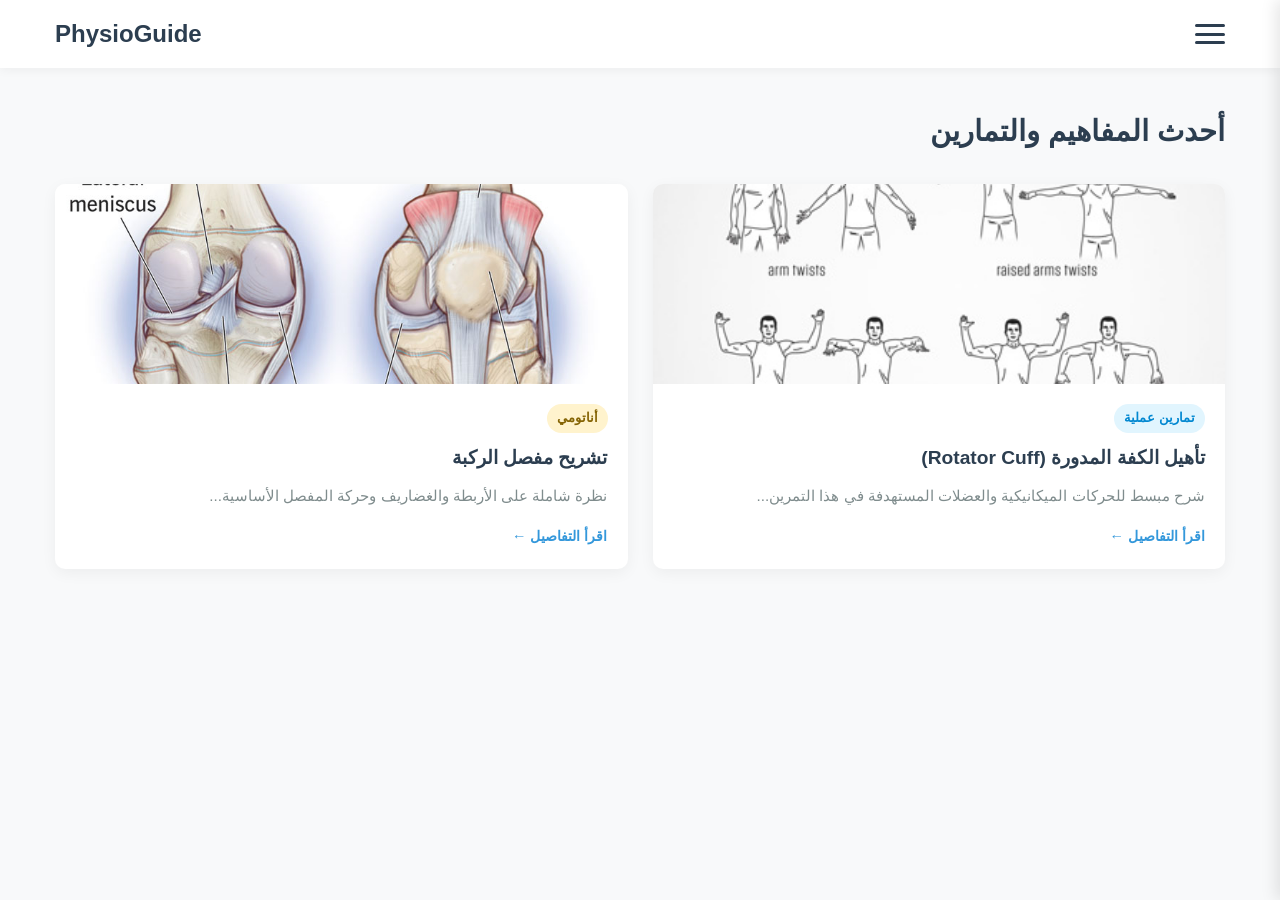
==== index.html @ 682f5bbe "Checkpoint: Current state before restoring missing UI" ====
<!doctype html>
<html lang="ar" dir="rtl">
  <head>
    <meta charset="UTF-8" />
    <meta name="viewport" content="width=device-width, initial-scale=1.0" />
    <title>PhysioGuide</title>

    <link rel="stylesheet" href="css/style.css" />

    <script>
      if (localStorage.getItem("theme") === "dark") {
        document.documentElement.setAttribute("data-theme", "dark");
      }
    </script>
  </head>
  <body>
    <header class="navbar">
      <div class="container navbar__container">
        <div class="navbar__logo">PhysioGuide</div>

        <button
          class="hamburger-btn"
          id="mobile-menu-toggle"
          aria-label="افتح القائمة"
        >
          <span class="hamburger-btn__line"></span>
          <span class="hamburger-btn__line"></span>
          <span class="hamburger-btn__line"></span>
        </button>
      </div>
    </header>

    <aside class="mobile-sidebar" id="mobile-sidebar">
      <nav class="mobile-sidebar__nav">
        <a
          href="index.html"
          class="mobile-sidebar__link mobile-sidebar__link--active"
          >الرئيسية</a
        >
        <a href="#" class="mobile-sidebar__link">أناتومي</a>
        <a href="#" class="mobile-sidebar__link">فسيولوجي</a>
        <a href="#" class="mobile-sidebar__link">تمارين</a>

        <div class="mobile-sidebar__theme-section">
          <span class="mobile-sidebar__theme-label">الوضع البصري:</span>
          <button
            id="theme-toggle"
            class="sidebar-theme-btn"
            aria-label="تغيير الوضع"
          >
            <span id="theme-icon">🌙</span>
          </button>
        </div>
      </nav>
    </aside>

    <div class="overlay" id="sidebar-overlay"></div>

    <main class="container">
      <section class="content-section">
        <h2 class="content-section__title">أحدث المفاهيم والتمارين</h2>

        <div class="cards-grid">
          <article class="card">
            <div class="card__image">
              <img
                src="images/rotator-cuff.jpg"
                alt="تمرين تأهيل الكفة المدورة"
              />
            </div>
            <div class="card__body">
              <span class="badge badge--primary">تمارين عملية</span>
              <h3 class="card__title">تأهيل الكفة المدورة (Rotator Cuff)</h3>
              <p class="card__text">
                شرح مبسط للحركات الميكانيكية والعضلات المستهدفة في هذا
                التمرين...
              </p>
              <a href="article.html" class="card__link">اقرأ التفاصيل &larr;</a>
            </div>
          </article>

          <article class="card">
            <div class="card__image">
              <img src="images/knee-joint.jpg" alt="مفصل الركبه" />
            </div>
            <div class="card__body">
              <span class="badge badge--info">أناتومي</span>
              <h3 class="card__title">تشريح مفصل الركبة</h3>
              <p class="card__text">
                نظرة شاملة على الأربطة والغضاريف وحركة المفصل الأساسية...
              </p>
              <a href="#" class="card__link">اقرأ التفاصيل &larr;</a>
            </div>
          </article>
        </div>
      </section>
    </main>

    <script src="js/script.js" type="module"></script>
  </body>
</html>
---- css/style.css ----
@import url("variables.css");
@import url("base.css");
@import url("layout.css");
@import url("components/card.css");
@import url("components/article.css");
@import url("components/sidebar.css");
@import url("components/scroll.css");
@import url("components/reader.css");
@import url("components/quiz.css");
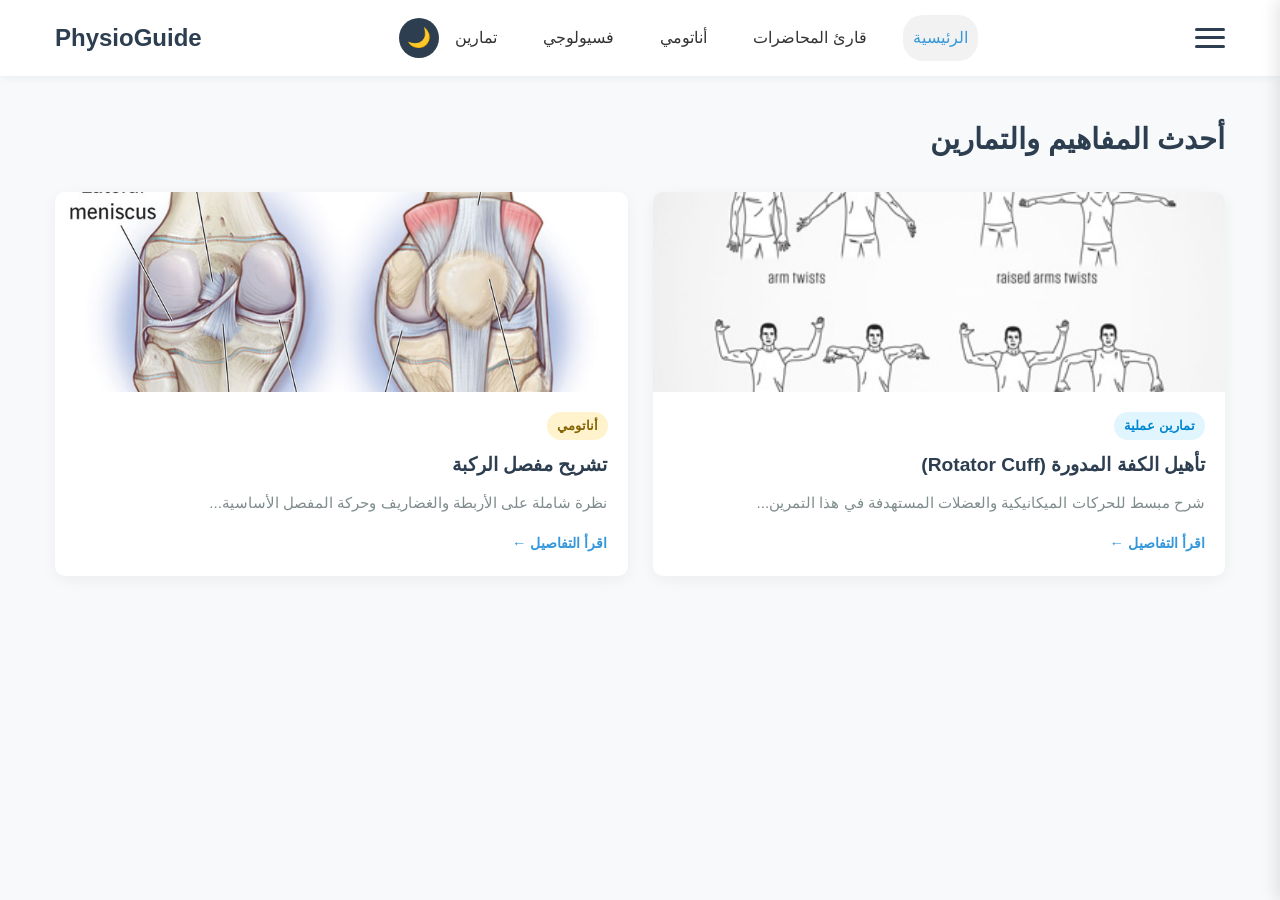
==== commit c4e8d20d: "Milestone: Reader engine and quiz 100% verified" ====
--- a/index.html
+++ b/index.html
@@ -3,6 +3,10 @@
   <head>
     <meta charset="UTF-8" />
     <meta name="viewport" content="width=device-width, initial-scale=1.0" />
+    <meta
+      name="description"
+      content="منصة PhysioGuide الأكاديمية - شروحات واختبارات تفاعلية لطلاب العلاج الطبيعي."
+    />
     <title>PhysioGuide</title>
 
     <link rel="stylesheet" href="css/style.css" />
@@ -17,6 +21,23 @@
     <header class="navbar">
       <div class="container navbar__container">
         <div class="navbar__logo">PhysioGuide</div>
+
+        <nav class="navbar__nav" aria-label="التنقل الرئيسي">
+          <a href="index.html" class="navbar__link navbar__link--active"
+            >الرئيسية</a
+          >
+          <a href="reader.html" class="navbar__link">قارئ المحاضرات</a>
+          <a href="#" class="navbar__link">أناتومي</a>
+          <a href="#" class="navbar__link">فسيولوجي</a>
+          <a href="#" class="navbar__link">تمارين</a>
+
+          <button
+            class="theme-toggle-btn sidebar-theme-btn"
+            aria-label="تغيير الوضع"
+          >
+            <span class="theme-icon">🌙</span>
+          </button>
+        </nav>
 
         <button
           class="hamburger-btn"
@@ -37,6 +58,7 @@
           class="mobile-sidebar__link mobile-sidebar__link--active"
           >الرئيسية</a
         >
+        <a href="reader.html" class="mobile-sidebar__link">قارئ المحاضرات</a>
         <a href="#" class="mobile-sidebar__link">أناتومي</a>
         <a href="#" class="mobile-sidebar__link">فسيولوجي</a>
         <a href="#" class="mobile-sidebar__link">تمارين</a>
@@ -44,11 +66,10 @@
         <div class="mobile-sidebar__theme-section">
           <span class="mobile-sidebar__theme-label">الوضع البصري:</span>
           <button
-            id="theme-toggle"
-            class="sidebar-theme-btn"
+            class="theme-toggle-btn sidebar-theme-btn"
             aria-label="تغيير الوضع"
           >
-            <span id="theme-icon">🌙</span>
+            <span class="theme-icon">🌙</span>
           </button>
         </div>
       </nav>
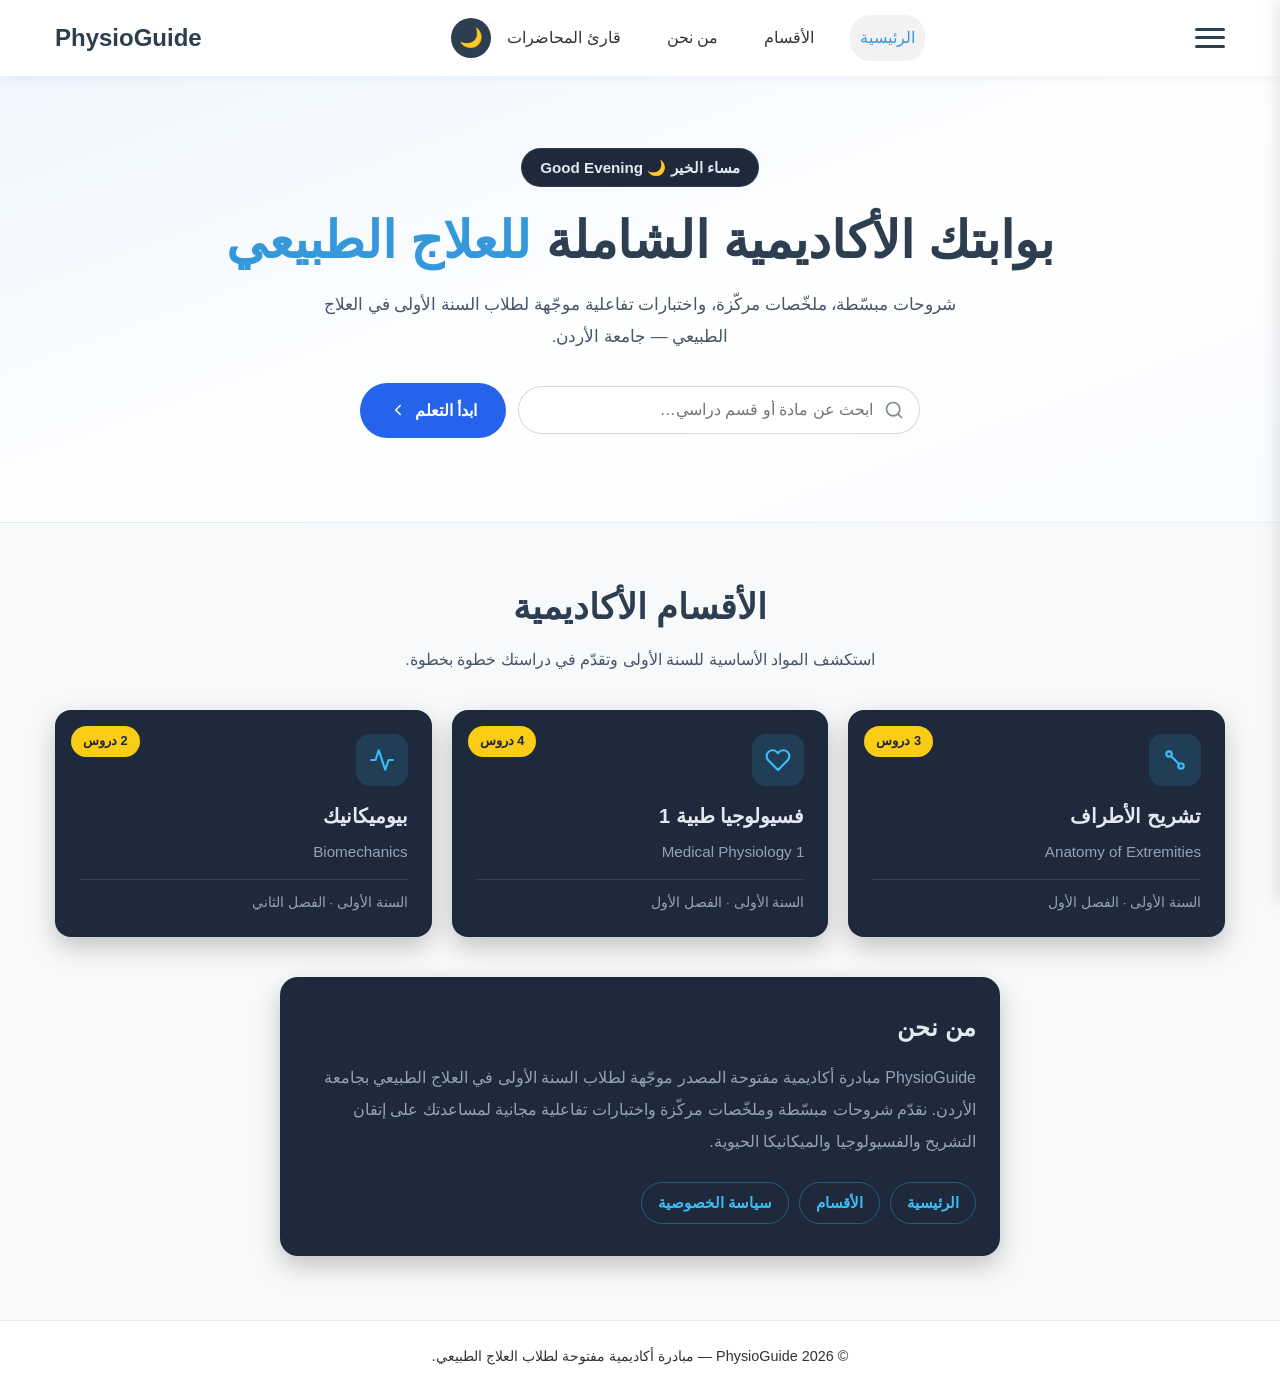
==== commit ec4b3f5c: "feat(ui): redesign homepage with academic modules, dynamic greeting, and progress scroll button" ====
--- a/index.html
+++ b/index.html
@@ -5,9 +5,9 @@
     <meta name="viewport" content="width=device-width, initial-scale=1.0" />
     <meta
       name="description"
-      content="منصة PhysioGuide الأكاديمية - شروحات واختبارات تفاعلية لطلاب العلاج الطبيعي."
+      content="منصة PhysioGuide الأكاديمية — شروحات واختبارات تفاعلية لطلاب السنة الأولى في العلاج الطبيعي بجامعة الأردن."
     />
-    <title>PhysioGuide</title>
+    <title>PhysioGuide — بوابتك الأكاديمية للعلاج الطبيعي</title>
 
     <link rel="stylesheet" href="css/style.css" />
 
@@ -18,32 +18,23 @@
     </script>
   </head>
   <body>
+    <!-- ===== شريط التنقل العلوي ===== -->
     <header class="navbar">
       <div class="container navbar__container">
         <div class="navbar__logo">PhysioGuide</div>
 
         <nav class="navbar__nav" aria-label="التنقل الرئيسي">
-          <a href="index.html" class="navbar__link navbar__link--active"
-            >الرئيسية</a
-          >
+          <a href="index.html" class="navbar__link navbar__link--active">الرئيسية</a>
+          <a href="#categories" class="navbar__link">الأقسام</a>
+          <a href="#about" class="navbar__link">من نحن</a>
           <a href="reader.html" class="navbar__link">قارئ المحاضرات</a>
-          <a href="#" class="navbar__link">أناتومي</a>
-          <a href="#" class="navbar__link">فسيولوجي</a>
-          <a href="#" class="navbar__link">تمارين</a>
 
-          <button
-            class="theme-toggle-btn sidebar-theme-btn"
-            aria-label="تغيير الوضع"
-          >
+          <button class="theme-toggle-btn sidebar-theme-btn" aria-label="تغيير الوضع">
             <span class="theme-icon">🌙</span>
           </button>
         </nav>
 
-        <button
-          class="hamburger-btn"
-          id="mobile-menu-toggle"
-          aria-label="افتح القائمة"
-        >
+        <button class="hamburger-btn" id="mobile-menu-toggle" aria-label="افتح القائمة">
           <span class="hamburger-btn__line"></span>
           <span class="hamburger-btn__line"></span>
           <span class="hamburger-btn__line"></span>
@@ -51,24 +42,41 @@
       </div>
     </header>
 
+    <!-- ===== القائمة الجانبية (Drawer) ===== -->
     <aside class="mobile-sidebar" id="mobile-sidebar">
       <nav class="mobile-sidebar__nav">
-        <a
-          href="index.html"
-          class="mobile-sidebar__link mobile-sidebar__link--active"
-          >الرئيسية</a
-        >
-        <a href="reader.html" class="mobile-sidebar__link">قارئ المحاضرات</a>
-        <a href="#" class="mobile-sidebar__link">أناتومي</a>
-        <a href="#" class="mobile-sidebar__link">فسيولوجي</a>
-        <a href="#" class="mobile-sidebar__link">تمارين</a>
+        <a href="index.html" class="mobile-sidebar__link mobile-sidebar__link--active">
+          <svg class="mobile-sidebar__icon" viewBox="0 0 24 24" fill="none" stroke="currentColor" stroke-width="2" stroke-linecap="round" stroke-linejoin="round" aria-hidden="true"><path d="M3 9l9-7 9 7v11a2 2 0 0 1-2 2H5a2 2 0 0 1-2-2z"></path><polyline points="9 22 9 12 15 12 15 22"></polyline></svg>
+          <span>الرئيسية</span>
+        </a>
+        <a href="#categories" class="mobile-sidebar__link">
+          <svg class="mobile-sidebar__icon" viewBox="0 0 24 24" fill="none" stroke="currentColor" stroke-width="2" stroke-linecap="round" stroke-linejoin="round" aria-hidden="true"><rect x="3" y="3" width="7" height="7" rx="1"></rect><rect x="14" y="3" width="7" height="7" rx="1"></rect><rect x="3" y="14" width="7" height="7" rx="1"></rect><rect x="14" y="14" width="7" height="7" rx="1"></rect></svg>
+          <span>الأقسام الأكاديمية</span>
+        </a>
+        <a href="#about" class="mobile-sidebar__link">
+          <svg class="mobile-sidebar__icon" viewBox="0 0 24 24" fill="none" stroke="currentColor" stroke-width="2" stroke-linecap="round" stroke-linejoin="round" aria-hidden="true"><circle cx="12" cy="12" r="10"></circle><line x1="12" y1="16" x2="12" y2="12"></line><line x1="12" y1="8" x2="12.01" y2="8"></line></svg>
+          <span>من نحن</span>
+        </a>
+        <a href="reader.html" class="mobile-sidebar__link">
+          <svg class="mobile-sidebar__icon" viewBox="0 0 24 24" fill="none" stroke="currentColor" stroke-width="2" stroke-linecap="round" stroke-linejoin="round" aria-hidden="true"><path d="M4 19.5A2.5 2.5 0 0 1 6.5 17H20"></path><path d="M6.5 2H20v20H6.5A2.5 2.5 0 0 1 4 19.5v-15A2.5 2.5 0 0 1 6.5 2z"></path></svg>
+          <span>قارئ المحاضرات</span>
+        </a>
+        <a href="#" class="mobile-sidebar__link">
+          <svg class="mobile-sidebar__icon" viewBox="0 0 24 24" fill="none" stroke="currentColor" stroke-width="2" stroke-linecap="round" stroke-linejoin="round" aria-hidden="true"><circle cx="6.5" cy="6.5" r="2.5"></circle><circle cx="17.5" cy="17.5" r="2.5"></circle><line x1="8.75" y1="8.75" x2="15.25" y2="15.25"></line></svg>
+          <span>أناتومي</span>
+        </a>
+        <a href="#" class="mobile-sidebar__link">
+          <svg class="mobile-sidebar__icon" viewBox="0 0 24 24" fill="none" stroke="currentColor" stroke-width="2" stroke-linecap="round" stroke-linejoin="round" aria-hidden="true"><path d="M20.84 4.61a5.5 5.5 0 0 0-7.78 0L12 5.67l-1.06-1.06a5.5 5.5 0 0 0-7.78 7.78l1.06 1.06L12 21.23l7.78-7.78 1.06-1.06a5.5 5.5 0 0 0 0-7.78z"></path></svg>
+          <span>فسيولوجي</span>
+        </a>
+        <a href="#" class="mobile-sidebar__link">
+          <svg class="mobile-sidebar__icon" viewBox="0 0 24 24" fill="none" stroke="currentColor" stroke-width="2" stroke-linecap="round" stroke-linejoin="round" aria-hidden="true"><polygon points="13 2 3 14 12 14 11 22 21 10 12 10 13 2"></polygon></svg>
+          <span>تمارين</span>
+        </a>
 
         <div class="mobile-sidebar__theme-section">
           <span class="mobile-sidebar__theme-label">الوضع البصري:</span>
-          <button
-            class="theme-toggle-btn sidebar-theme-btn"
-            aria-label="تغيير الوضع"
-          >
+          <button class="theme-toggle-btn sidebar-theme-btn" aria-label="تغيير الوضع">
             <span class="theme-icon">🌙</span>
           </button>
         </div>
@@ -77,46 +85,114 @@
 
     <div class="overlay" id="sidebar-overlay"></div>
 
-    <main class="container">
-      <section class="content-section">
-        <h2 class="content-section__title">أحدث المفاهيم والتمارين</h2>
+    <main>
+      <!-- ===== قسم البطل (Hero) ===== -->
+      <section class="hero" id="home">
+        <div class="container hero__container">
+          <span class="greeting-badge" id="greeting-badge" role="status" aria-live="polite"></span>
 
-        <div class="cards-grid">
-          <article class="card">
-            <div class="card__image">
-              <img
-                src="images/rotator-cuff.jpg"
-                alt="تمرين تأهيل الكفة المدورة"
-              />
+          <h1 class="hero__title">
+            بوابتك الأكاديمية الشاملة
+            <span class="hero__highlight">للعلاج الطبيعي</span>
+          </h1>
+
+          <p class="hero__subtitle">
+            شروحات مبسّطة، ملخّصات مركّزة، واختبارات تفاعلية موجّهة لطلاب السنة
+            الأولى في العلاج الطبيعي — جامعة الأردن.
+          </p>
+
+          <div class="hero__search">
+            <div class="hero__search-field">
+              <svg viewBox="0 0 24 24" fill="none" stroke="currentColor" stroke-width="2" stroke-linecap="round" stroke-linejoin="round" aria-hidden="true"><circle cx="11" cy="11" r="8"></circle><line x1="21" y1="21" x2="16.65" y2="16.65"></line></svg>
+              <input type="search" id="category-search" class="hero__search-input" placeholder="ابحث عن مادة أو قسم دراسي…" aria-label="ابحث عن الأقسام الأكاديمية" autocomplete="off" />
             </div>
-            <div class="card__body">
-              <span class="badge badge--primary">تمارين عملية</span>
-              <h3 class="card__title">تأهيل الكفة المدورة (Rotator Cuff)</h3>
-              <p class="card__text">
-                شرح مبسط للحركات الميكانيكية والعضلات المستهدفة في هذا
-                التمرين...
-              </p>
-              <a href="article.html" class="card__link">اقرأ التفاصيل &larr;</a>
-            </div>
-          </article>
+            <a href="reader.html" class="hero__cta">
+              ابدأ التعلم
+              <svg viewBox="0 0 24 24" fill="none" stroke="currentColor" stroke-width="2" stroke-linecap="round" stroke-linejoin="round" aria-hidden="true"><polyline points="15 18 9 12 15 6"></polyline></svg>
+            </a>
+          </div>
+        </div>
+      </section>
 
-          <article class="card">
-            <div class="card__image">
-              <img src="images/knee-joint.jpg" alt="مفصل الركبه" />
-            </div>
-            <div class="card__body">
-              <span class="badge badge--info">أناتومي</span>
-              <h3 class="card__title">تشريح مفصل الركبة</h3>
-              <p class="card__text">
-                نظرة شاملة على الأربطة والغضاريف وحركة المفصل الأساسية...
-              </p>
-              <a href="#" class="card__link">اقرأ التفاصيل &larr;</a>
-            </div>
+      <!-- ===== الأقسام الأكاديمية ===== -->
+      <section class="categories" id="categories">
+        <div class="container">
+          <header class="section-head">
+            <h2 class="section-head__title">الأقسام الأكاديمية</h2>
+            <p class="section-head__subtitle">
+              استكشف المواد الأساسية للسنة الأولى وتقدّم في دراستك خطوة بخطوة.
+            </p>
+          </header>
+
+          <div class="categories-grid" id="categories-grid">
+            <a href="reader.html" class="category-card" data-search="تشريح الأطراف anatomy أناتومي">
+              <span class="category-card__count">3 دروس</span>
+              <span class="category-card__icon">
+                <svg viewBox="0 0 24 24" fill="none" stroke="currentColor" stroke-width="2" stroke-linecap="round" stroke-linejoin="round" aria-hidden="true"><circle cx="6.5" cy="6.5" r="2.5"></circle><circle cx="17.5" cy="17.5" r="2.5"></circle><line x1="8.75" y1="8.75" x2="15.25" y2="15.25"></line></svg>
+              </span>
+              <h3 class="category-card__title">تشريح الأطراف</h3>
+              <p class="category-card__subtitle">Anatomy of Extremities</p>
+              <p class="category-card__meta">السنة الأولى · الفصل الأول</p>
+            </a>
+
+            <a href="reader.html" class="category-card" data-search="فسيولوجيا طبية physiology فسيولوجي">
+              <span class="category-card__count">4 دروس</span>
+              <span class="category-card__icon">
+                <svg viewBox="0 0 24 24" fill="none" stroke="currentColor" stroke-width="2" stroke-linecap="round" stroke-linejoin="round" aria-hidden="true"><path d="M20.84 4.61a5.5 5.5 0 0 0-7.78 0L12 5.67l-1.06-1.06a5.5 5.5 0 0 0-7.78 7.78l1.06 1.06L12 21.23l7.78-7.78 1.06-1.06a5.5 5.5 0 0 0 0-7.78z"></path></svg>
+              </span>
+              <h3 class="category-card__title">فسيولوجيا طبية 1</h3>
+              <p class="category-card__subtitle">Medical Physiology 1</p>
+              <p class="category-card__meta">السنة الأولى · الفصل الأول</p>
+            </a>
+
+            <a href="reader.html" class="category-card" data-search="بيوميكانيك biomechanics ميكانيكا حيوية">
+              <span class="category-card__count">2 دروس</span>
+              <span class="category-card__icon">
+                <svg viewBox="0 0 24 24" fill="none" stroke="currentColor" stroke-width="2" stroke-linecap="round" stroke-linejoin="round" aria-hidden="true"><polyline points="22 12 18 12 15 21 9 3 6 12 2 12"></polyline></svg>
+              </span>
+              <h3 class="category-card__title">بيوميكانيك</h3>
+              <p class="category-card__subtitle">Biomechanics</p>
+              <p class="category-card__meta">السنة الأولى · الفصل الثاني</p>
+            </a>
+          </div>
+        </div>
+      </section>
+
+      <!-- ===== من نحن ===== -->
+      <section class="about" id="about">
+        <div class="container">
+          <article class="about-card">
+            <h2 class="about-card__title">من نحن</h2>
+            <p class="about-card__text">
+              PhysioGuide مبادرة أكاديمية مفتوحة المصدر موجّهة لطلاب السنة الأولى
+              في العلاج الطبيعي بجامعة الأردن. نقدّم شروحات مبسّطة وملخّصات مركّزة
+              واختبارات تفاعلية مجانية لمساعدتك على إتقان التشريح والفسيولوجيا
+              والميكانيكا الحيوية.
+            </p>
+            <nav class="about-card__links" aria-label="روابط سريعة">
+              <a href="index.html">الرئيسية</a>
+              <a href="#categories">الأقسام</a>
+              <a href="#privacy">سياسة الخصوصية</a>
+            </nav>
           </article>
         </div>
       </section>
     </main>
 
+    <!-- ===== تذييل الموقع ===== -->
+    <footer class="site-footer">
+      <div class="container site-footer__container">
+        <p>© 2026 PhysioGuide — مبادرة أكاديمية مفتوحة لطلاب العلاج الطبيعي.</p>
+      </div>
+    </footer>
+
+    <!-- ===== زر التمرير الدائري ===== -->
+    <button id="smartScrollBtn" class="scroll-btn scroll-btn--hidden" aria-label="الصعود إلى الأعلى">
+      <svg class="scroll-btn__arrow" viewBox="0 0 24 24" fill="none" stroke="currentColor" stroke-width="2.5" stroke-linecap="round" stroke-linejoin="round" aria-hidden="true">
+        <polyline points="18 15 12 9 6 15"></polyline>
+      </svg>
+    </button>
+
     <script src="js/script.js" type="module"></script>
   </body>
 </html>
--- a/css/style.css
+++ b/css/style.css
@@ -2,6 +2,8 @@
 @import url("base.css");
 @import url("layout.css");
 @import url("components/card.css");
+@import url("components/hero.css");
+@import url("components/categories.css");
 @import url("components/article.css");
 @import url("components/sidebar.css");
 @import url("components/scroll.css");
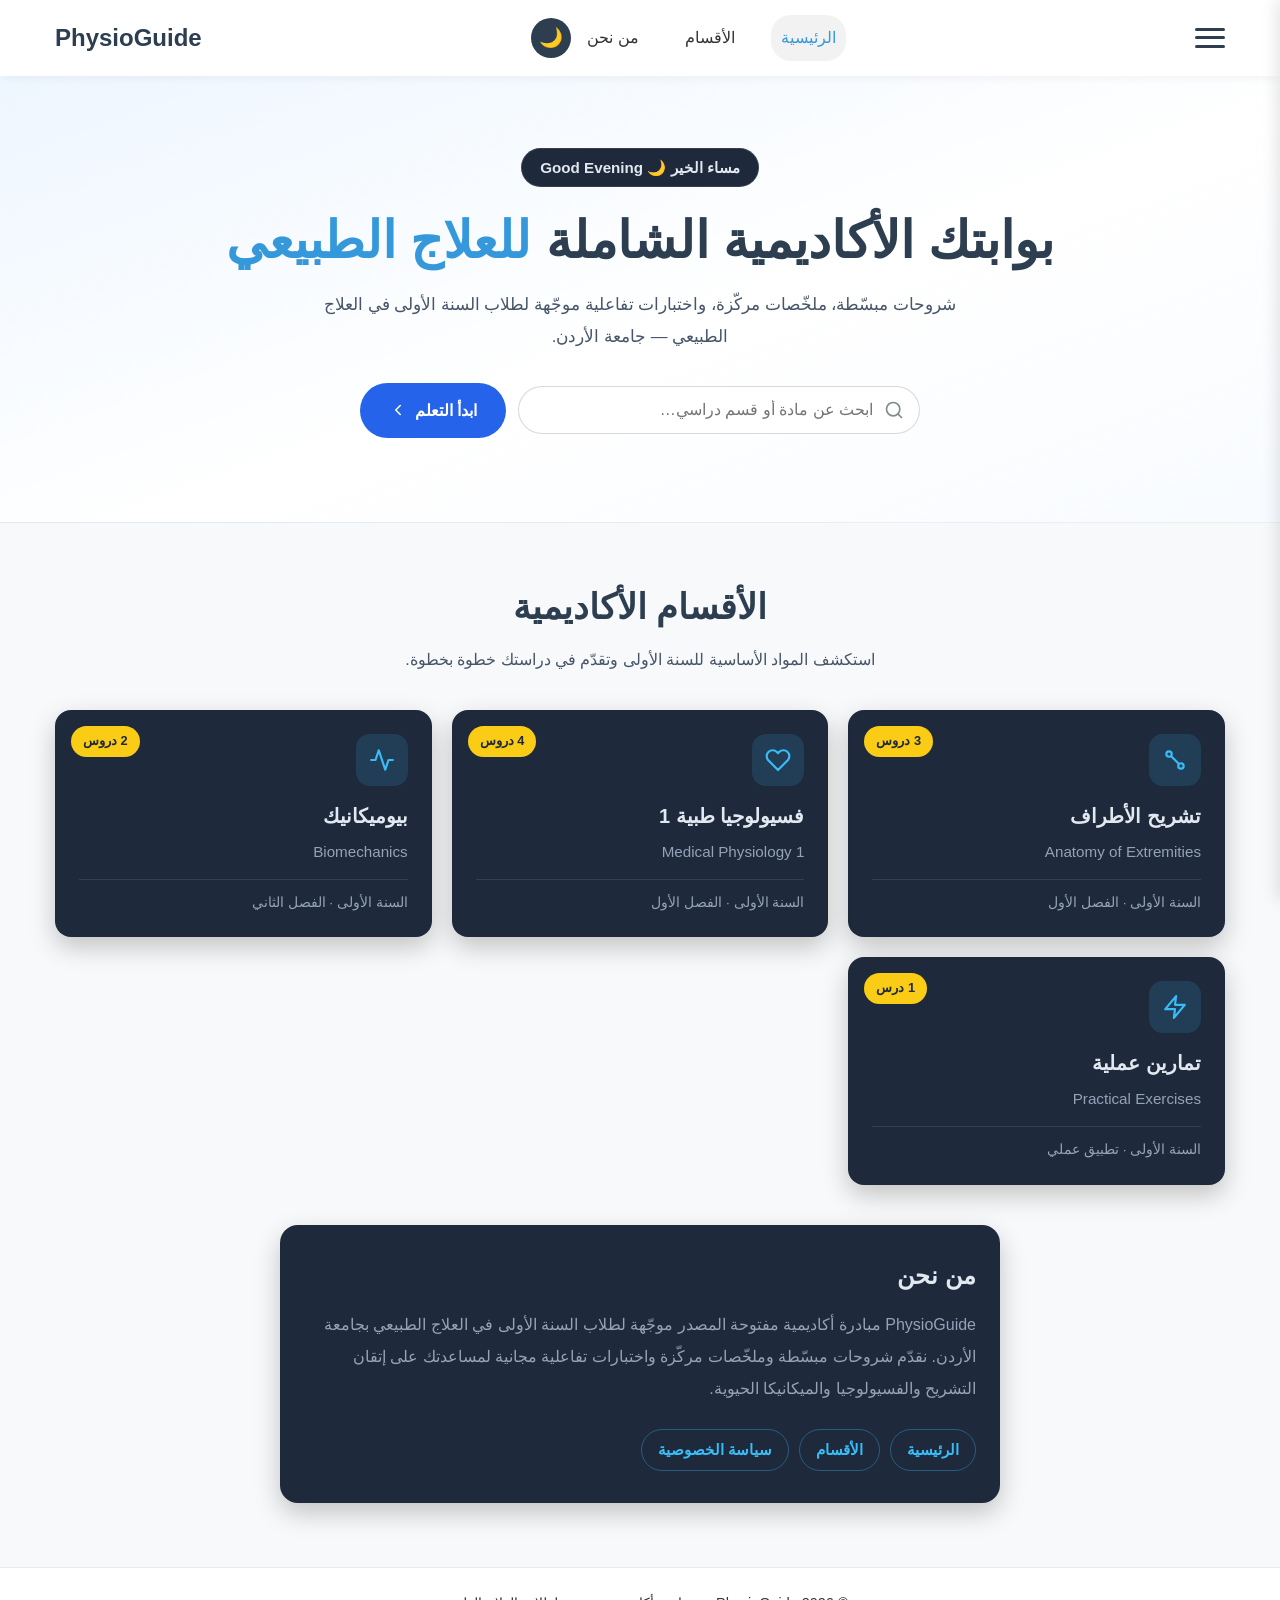
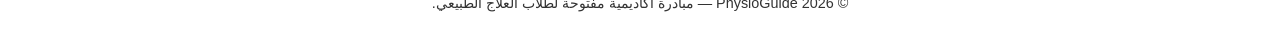
==== commit 63a3262d: "Refactor: Polish index layout, mobile drawer links, and scroll indicator" ====
--- a/index.html
+++ b/index.html
@@ -8,6 +8,8 @@
       content="منصة PhysioGuide الأكاديمية — شروحات واختبارات تفاعلية لطلاب السنة الأولى في العلاج الطبيعي بجامعة الأردن."
     />
     <title>PhysioGuide — بوابتك الأكاديمية للعلاج الطبيعي</title>
+
+    <link rel="preconnect" href="https://fonts.googleapis.com" />
 
     <link rel="stylesheet" href="css/style.css" />
 
@@ -27,7 +29,6 @@
           <a href="index.html" class="navbar__link navbar__link--active">الرئيسية</a>
           <a href="#categories" class="navbar__link">الأقسام</a>
           <a href="#about" class="navbar__link">من نحن</a>
-          <a href="reader.html" class="navbar__link">قارئ المحاضرات</a>
 
           <button class="theme-toggle-btn sidebar-theme-btn" aria-label="تغيير الوضع">
             <span class="theme-icon">🌙</span>
@@ -53,25 +54,21 @@
           <svg class="mobile-sidebar__icon" viewBox="0 0 24 24" fill="none" stroke="currentColor" stroke-width="2" stroke-linecap="round" stroke-linejoin="round" aria-hidden="true"><rect x="3" y="3" width="7" height="7" rx="1"></rect><rect x="14" y="3" width="7" height="7" rx="1"></rect><rect x="3" y="14" width="7" height="7" rx="1"></rect><rect x="14" y="14" width="7" height="7" rx="1"></rect></svg>
           <span>الأقسام الأكاديمية</span>
         </a>
+        <a href="#categories" class="mobile-sidebar__link" data-filter="أناتومي">
+          <svg class="mobile-sidebar__icon" viewBox="0 0 24 24" fill="none" stroke="currentColor" stroke-width="2" stroke-linecap="round" stroke-linejoin="round" aria-hidden="true"><circle cx="6.5" cy="6.5" r="2.5"></circle><circle cx="17.5" cy="17.5" r="2.5"></circle><line x1="8.75" y1="8.75" x2="15.25" y2="15.25"></line></svg>
+          <span>أناتومي</span>
+        </a>
+        <a href="#categories" class="mobile-sidebar__link" data-filter="فسيولوجي">
+          <svg class="mobile-sidebar__icon" viewBox="0 0 24 24" fill="none" stroke="currentColor" stroke-width="2" stroke-linecap="round" stroke-linejoin="round" aria-hidden="true"><path d="M20.84 4.61a5.5 5.5 0 0 0-7.78 0L12 5.67l-1.06-1.06a5.5 5.5 0 0 0-7.78 7.78l1.06 1.06L12 21.23l7.78-7.78 1.06-1.06a5.5 5.5 0 0 0 0-7.78z"></path></svg>
+          <span>فسيولوجي</span>
+        </a>
+        <a href="#categories" class="mobile-sidebar__link" data-filter="تمارين">
+          <svg class="mobile-sidebar__icon" viewBox="0 0 24 24" fill="none" stroke="currentColor" stroke-width="2" stroke-linecap="round" stroke-linejoin="round" aria-hidden="true"><polygon points="13 2 3 14 12 14 11 22 21 10 12 10 13 2"></polygon></svg>
+          <span>تمارين</span>
+        </a>
         <a href="#about" class="mobile-sidebar__link">
           <svg class="mobile-sidebar__icon" viewBox="0 0 24 24" fill="none" stroke="currentColor" stroke-width="2" stroke-linecap="round" stroke-linejoin="round" aria-hidden="true"><circle cx="12" cy="12" r="10"></circle><line x1="12" y1="16" x2="12" y2="12"></line><line x1="12" y1="8" x2="12.01" y2="8"></line></svg>
           <span>من نحن</span>
-        </a>
-        <a href="reader.html" class="mobile-sidebar__link">
-          <svg class="mobile-sidebar__icon" viewBox="0 0 24 24" fill="none" stroke="currentColor" stroke-width="2" stroke-linecap="round" stroke-linejoin="round" aria-hidden="true"><path d="M4 19.5A2.5 2.5 0 0 1 6.5 17H20"></path><path d="M6.5 2H20v20H6.5A2.5 2.5 0 0 1 4 19.5v-15A2.5 2.5 0 0 1 6.5 2z"></path></svg>
-          <span>قارئ المحاضرات</span>
-        </a>
-        <a href="#" class="mobile-sidebar__link">
-          <svg class="mobile-sidebar__icon" viewBox="0 0 24 24" fill="none" stroke="currentColor" stroke-width="2" stroke-linecap="round" stroke-linejoin="round" aria-hidden="true"><circle cx="6.5" cy="6.5" r="2.5"></circle><circle cx="17.5" cy="17.5" r="2.5"></circle><line x1="8.75" y1="8.75" x2="15.25" y2="15.25"></line></svg>
-          <span>أناتومي</span>
-        </a>
-        <a href="#" class="mobile-sidebar__link">
-          <svg class="mobile-sidebar__icon" viewBox="0 0 24 24" fill="none" stroke="currentColor" stroke-width="2" stroke-linecap="round" stroke-linejoin="round" aria-hidden="true"><path d="M20.84 4.61a5.5 5.5 0 0 0-7.78 0L12 5.67l-1.06-1.06a5.5 5.5 0 0 0-7.78 7.78l1.06 1.06L12 21.23l7.78-7.78 1.06-1.06a5.5 5.5 0 0 0 0-7.78z"></path></svg>
-          <span>فسيولوجي</span>
-        </a>
-        <a href="#" class="mobile-sidebar__link">
-          <svg class="mobile-sidebar__icon" viewBox="0 0 24 24" fill="none" stroke="currentColor" stroke-width="2" stroke-linecap="round" stroke-linejoin="round" aria-hidden="true"><polygon points="13 2 3 14 12 14 11 22 21 10 12 10 13 2"></polygon></svg>
-          <span>تمارين</span>
         </a>
 
         <div class="mobile-sidebar__theme-section">
@@ -153,6 +150,16 @@
               <h3 class="category-card__title">بيوميكانيك</h3>
               <p class="category-card__subtitle">Biomechanics</p>
               <p class="category-card__meta">السنة الأولى · الفصل الثاني</p>
+            </a>
+
+            <a href="article.html" class="category-card" data-search="تمارين عملية practical exercises تمارين">
+              <span class="category-card__count">1 درس</span>
+              <span class="category-card__icon">
+                <svg viewBox="0 0 24 24" fill="none" stroke="currentColor" stroke-width="2" stroke-linecap="round" stroke-linejoin="round" aria-hidden="true"><polygon points="13 2 3 14 12 14 11 22 21 10 12 10 13 2"></polygon></svg>
+              </span>
+              <h3 class="category-card__title">تمارين عملية</h3>
+              <p class="category-card__subtitle">Practical Exercises</p>
+              <p class="category-card__meta">السنة الأولى · تطبيق عملي</p>
             </a>
           </div>
         </div>
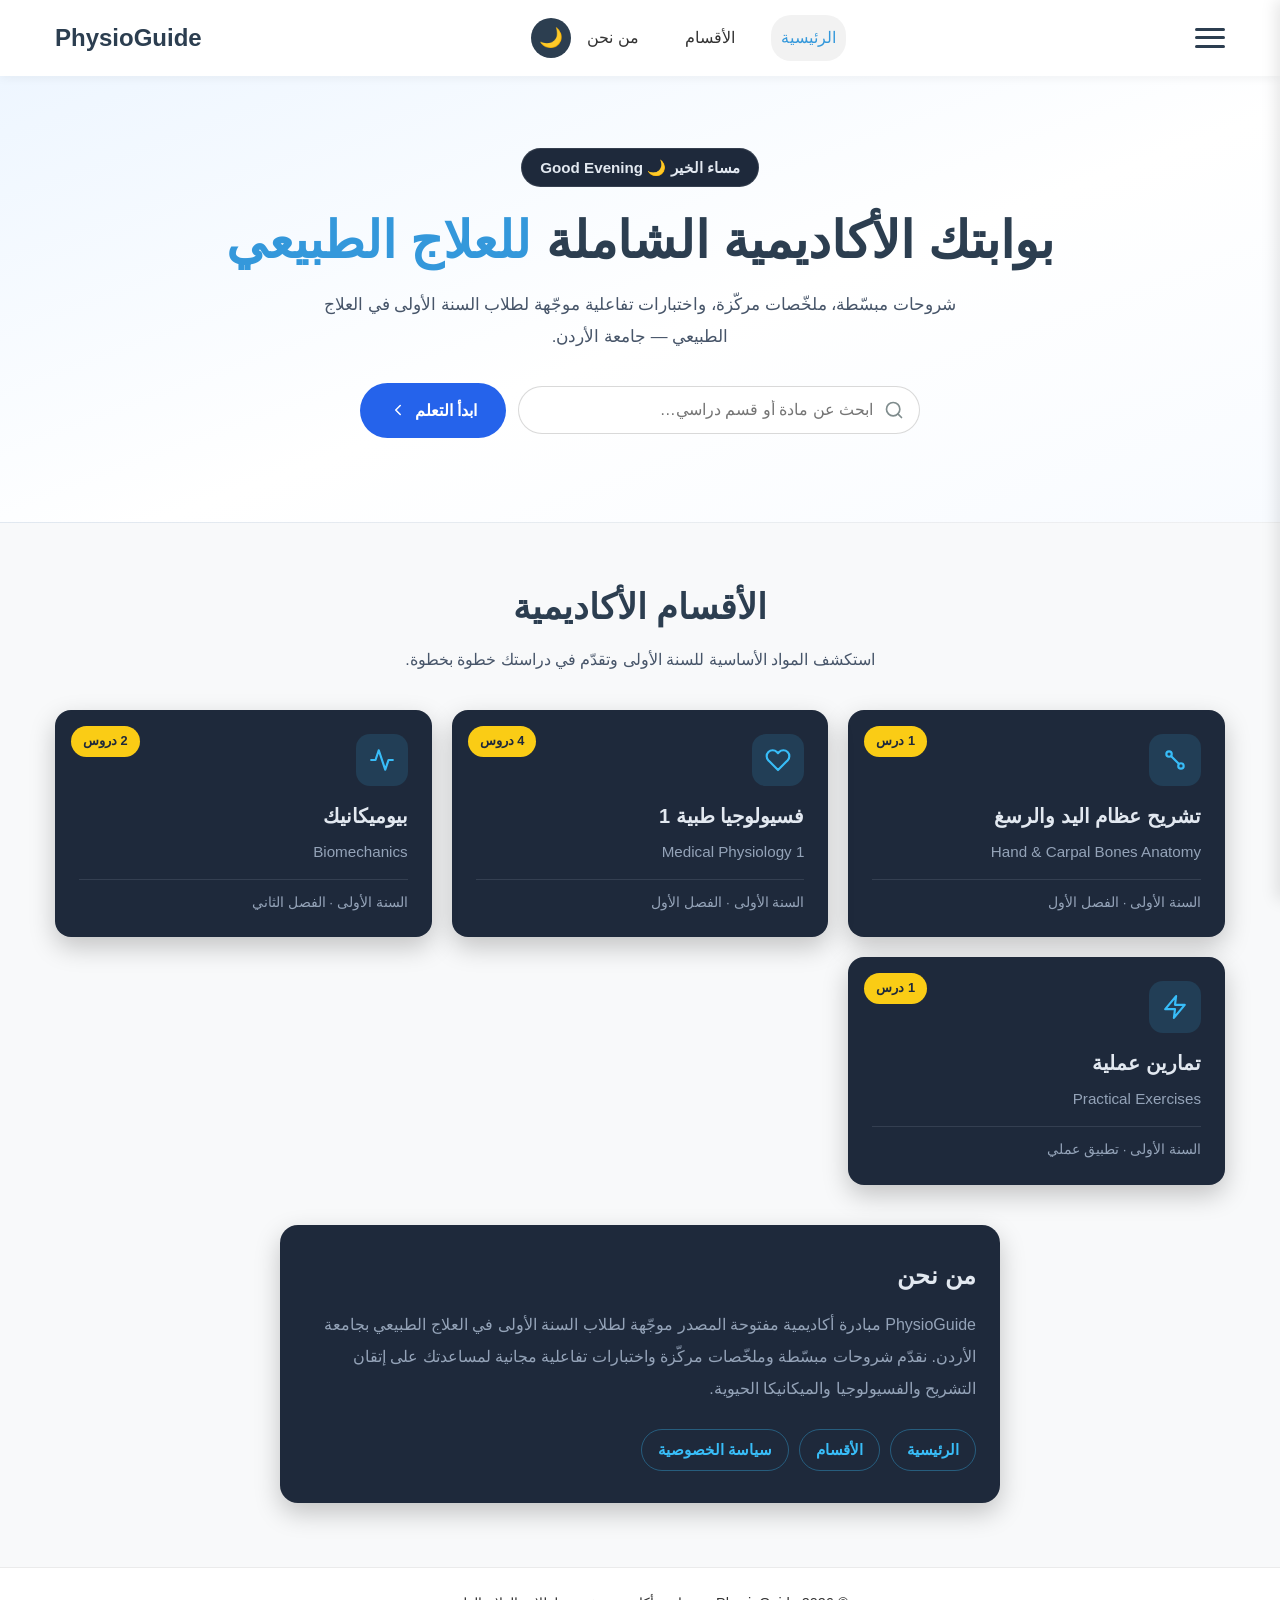
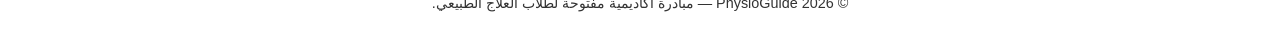
==== commit d55463d5: "add 2d animation!!" ====
--- a/index.html
+++ b/index.html
@@ -122,13 +122,13 @@
           </header>
 
           <div class="categories-grid" id="categories-grid">
-            <a href="reader.html" class="category-card" data-search="تشريح الأطراف anatomy أناتومي">
-              <span class="category-card__count">3 دروس</span>
+            <a href="reader.html" class="category-card" data-search="تشريح عظام اليد والرسغ hand carpal bones anatomy أناتومي رسغ">
+              <span class="category-card__count">1 درس</span>
               <span class="category-card__icon">
                 <svg viewBox="0 0 24 24" fill="none" stroke="currentColor" stroke-width="2" stroke-linecap="round" stroke-linejoin="round" aria-hidden="true"><circle cx="6.5" cy="6.5" r="2.5"></circle><circle cx="17.5" cy="17.5" r="2.5"></circle><line x1="8.75" y1="8.75" x2="15.25" y2="15.25"></line></svg>
               </span>
-              <h3 class="category-card__title">تشريح الأطراف</h3>
-              <p class="category-card__subtitle">Anatomy of Extremities</p>
+              <h3 class="category-card__title">تشريح عظام اليد والرسغ</h3>
+              <p class="category-card__subtitle">Hand &amp; Carpal Bones Anatomy</p>
               <p class="category-card__meta">السنة الأولى · الفصل الأول</p>
             </a>
 
